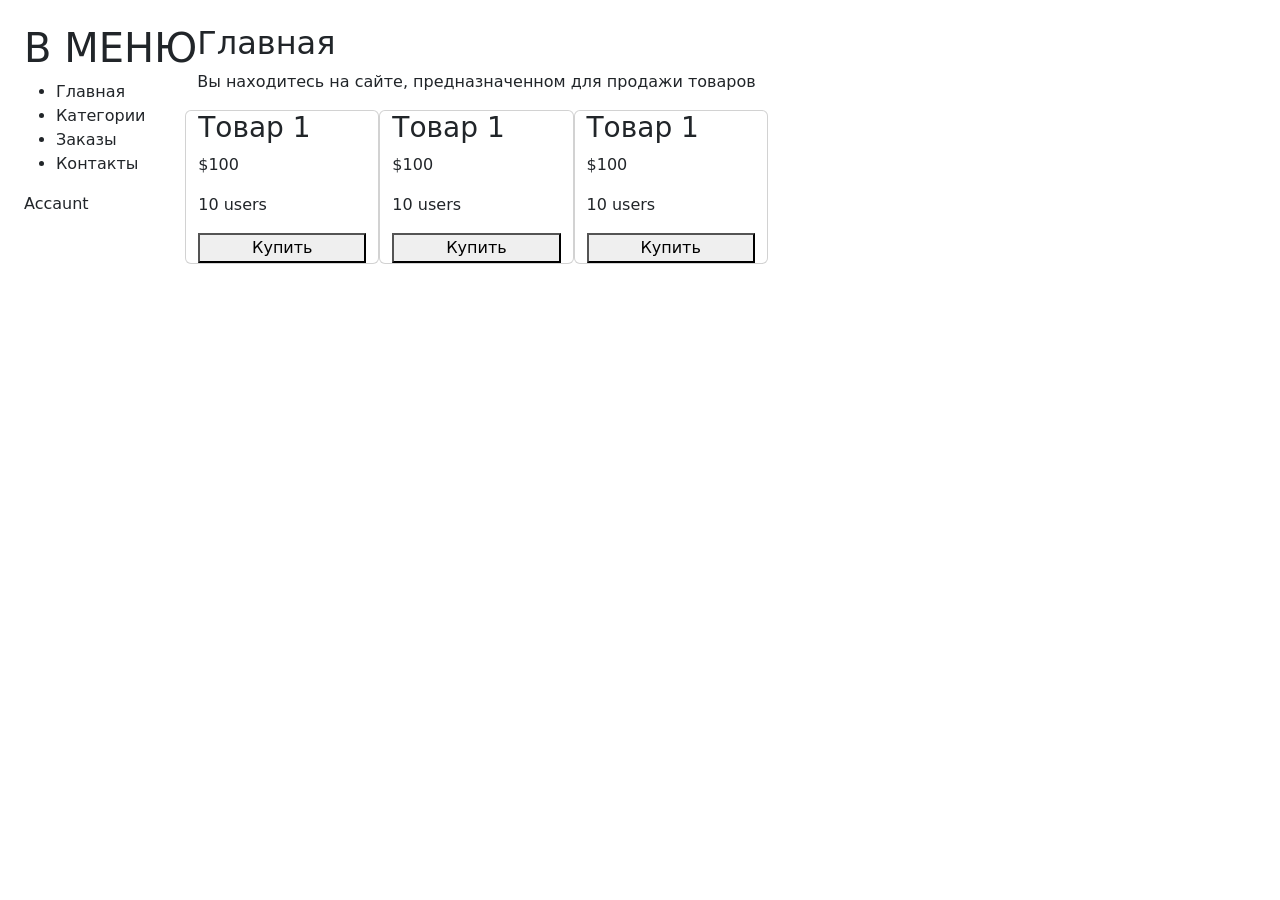
==== templates/index.html @ 350e0fe9 "create site" ====
<!DOCTYPE html>
<html lang="ru">
<head>
    <meta charset="UTF-8">
    <title>Bootstrap</title>
    <link rel="stylesheet" href="https://cdn.jsdelivr.net/npm/bootstrap@5.3.0/dist/css/bootstrap.min.css">
</head>
<body>
<div class="wrap d-flex p-4">
    <div class="sidebar">
        <h1>B МЕНЮ</h1>
        <nav>
            <ul>
                <li>Главная</li>
                <li>Категории</li>
                <li>Заказы</li>
                <li>Контакты</li>
            </ul>
            <p>
                Accaunt
            </p>
        </nav>

    </div>
    <div class="main">
        <h2>Главная</h2>
        <p>Вы находитесь на сайте, предназначенном для продажи товаров
        </p>
        <div class="row">
            <div class="card col-md-4">
                <h3>Товар 1</h3>
                <p>$100</p>
                <p>10 users</p>
                <button>Купить</button>
            </div>
            <div class="card col-md-4">
                <h3>Товар 1</h3>
                <p>$100</p>
                <p>10 users</p>
                <button>Купить</button>
            </div>
            <div class="card col-md-4">
                <h3>Товар 1</h3>
                <p>$100</p>
                <p>10 users</p>
                <button>Купить</button>
            </div>
        </div>
    </div>

</div>


</body>
</html>
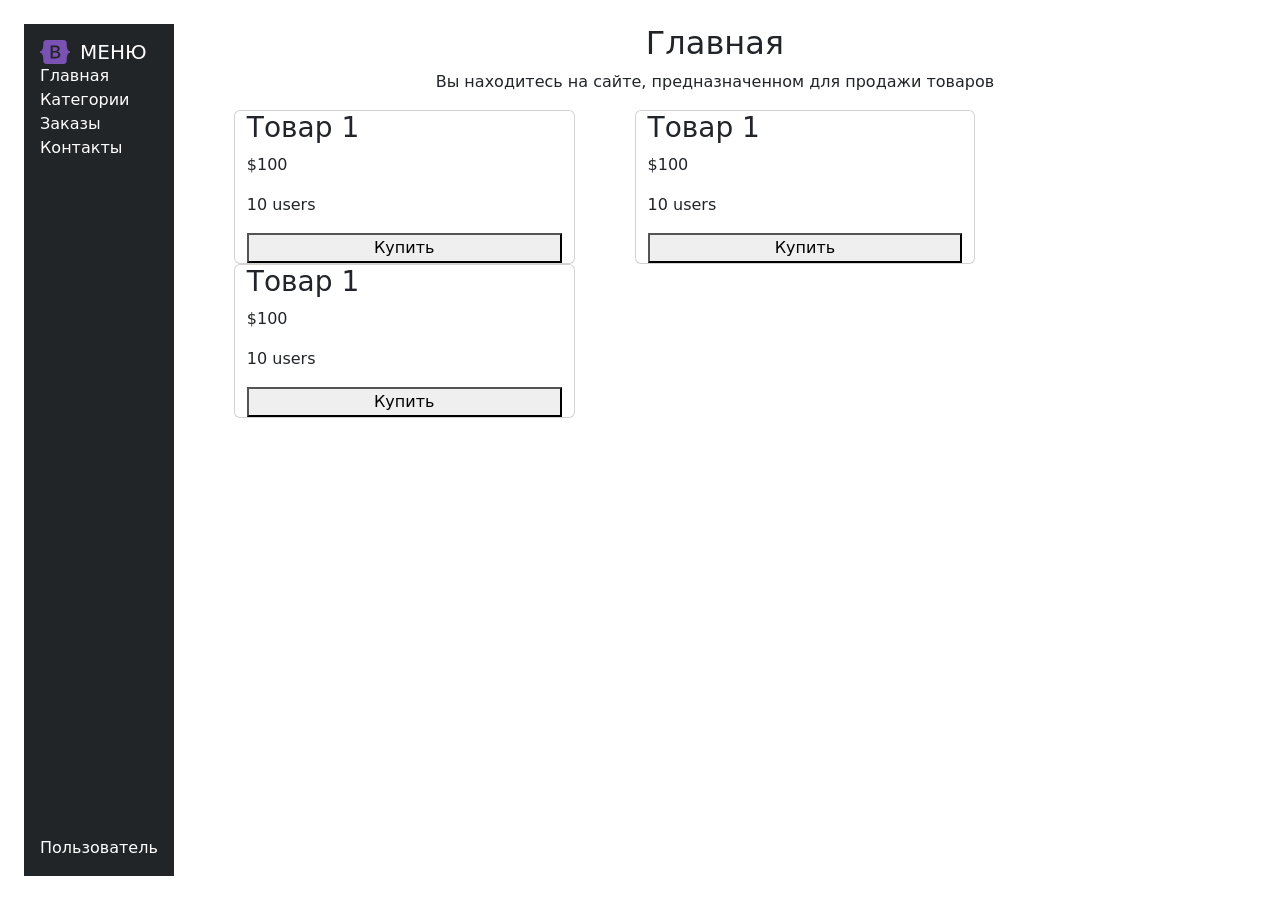
==== commit 5cc5972b: "create sitebar" ====
--- a/templates/index.html
+++ b/templates/index.html
@@ -4,11 +4,15 @@
     <meta charset="UTF-8">
     <title>Bootstrap</title>
     <link rel="stylesheet" href="https://cdn.jsdelivr.net/npm/bootstrap@5.3.0/dist/css/bootstrap.min.css">
+    <link rel="stylesheet" href="../static/css/style.css">
 </head>
 <body>
-<div class="wrap d-flex p-4">
+<div class="wrap d-flex p-4 vh-100">
     <div class="sidebar">
-        <h1>B МЕНЮ</h1>
+        <div class="logo_box d-flex align-items-center">
+            <img class="logo" src="../static/img/logo.svg" alt="">
+            <h1 class="fs-5 mb-0">МЕНЮ</h1>
+        </div>
         <nav>
             <ul>
                 <li>Главная</li>
@@ -16,13 +20,19 @@
                 <li>Заказы</li>
                 <li>Контакты</li>
             </ul>
-            <p>
-                Accaunt
-            </p>
+
         </nav>
-
+    <div class="user-block mt-auto">
+                <div class="d-flex align-items-center">
+                    <span>Пользователь</span>
+                </div>
+                <div class="submenu">
+                    <a href="#">Профиль</a>
+                    <a href="#">Выход</a>
+                </div>
+            </div>
     </div>
-    <div class="main">
+    <div class="main d-flex align-items-center">
         <h2>Главная</h2>
         <p>Вы находитесь на сайте, предназначенном для продажи товаров
         </p>
--- a/static/css/style.css
+++ b/static/css/style.css
@@ -0,0 +1,56 @@
+
+li {
+    list-style-type: none;
+}
+a {
+    text-decoration: none;
+}
+nav ul {
+    padding-left: 0;
+}
+.sidebar{
+    display: flex;
+    flex-direction: column;
+    background-color: #212528;
+    color: #fff;
+    padding: 1rem;
+}
+.user-block{
+    position: relative;
+    cursor: pointer;
+}
+.submenu{
+    position: absolute;
+    left: 0;
+    bottom: 40px;
+    width: 100%;
+    display: none;
+    flex-direction: column;
+    padding: 15px;
+    background-color: #495057;
+
+}
+.submenu a {
+    color: #fff;
+}
+.user-block:hover .submenu {
+    display: flex;
+}
+.logo {
+    width: 30px;
+}
+.logo_box {
+    gap: 10px;
+}
+.main {
+    flex-direction: column;
+    flex-grow: 1;
+    padding: 0 30px;
+}
+.row {
+    width: 100%;
+
+}
+.card {
+    margin: 0 30px;
+}
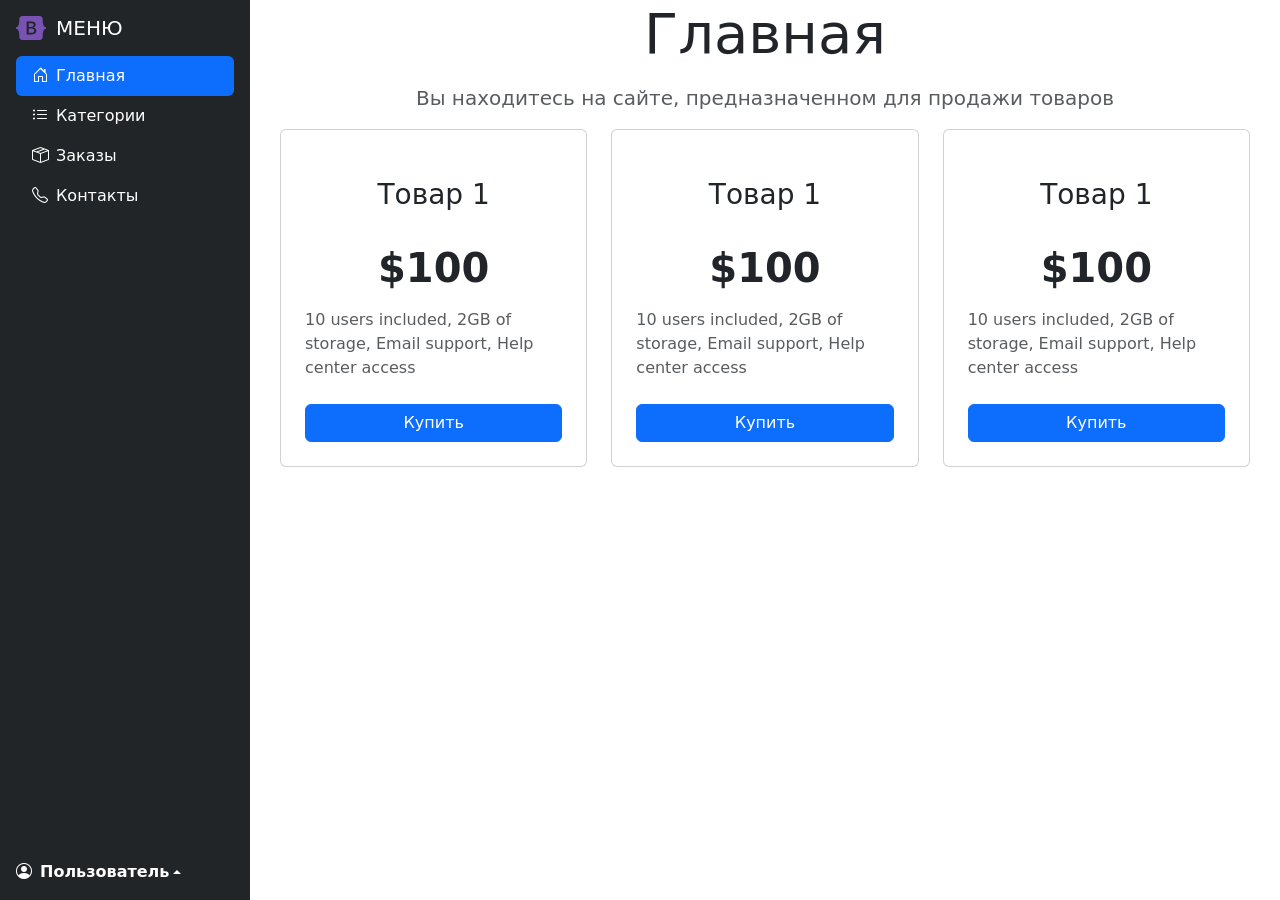
==== commit f87d9991: "finish index.html" ====
--- a/templates/index.html
+++ b/templates/index.html
@@ -4,62 +4,85 @@
     <meta charset="UTF-8">
     <title>Bootstrap</title>
     <link rel="stylesheet" href="https://cdn.jsdelivr.net/npm/bootstrap@5.3.0/dist/css/bootstrap.min.css">
+    <link href="https://cdn.jsdelivr.net/npm/bootstrap-icons@1.10.5/font/bootstrap-icons.css" rel="stylesheet">
     <link rel="stylesheet" href="../static/css/style.css">
 </head>
 <body>
-<div class="wrap d-flex p-4 vh-100">
+<div class="wrap d-flex vh-100">
     <div class="sidebar">
-        <div class="logo_box d-flex align-items-center">
+        <div class="logo_box mb-3 d-flex align-items-center">
             <img class="logo" src="../static/img/logo.svg" alt="">
             <h1 class="fs-5 mb-0">МЕНЮ</h1>
         </div>
         <nav>
-            <ul>
-                <li>Главная</li>
-                <li>Категории</li>
-                <li>Заказы</li>
-                <li>Контакты</li>
+            <ul class="nav nav-pills flex-column">
+                <li><a href="#" class="nav-link active"><i class="bi bi-house-door me-2"></i>Главная</a></li>
+                <li><a href="#" class="nav-link text-white"><i class="bi bi-list-ul me-2"></i>Категории</a></li>
+                <li><a href="#" class="nav-link text-white"><i class="bi bi-box-seam me-2"></i>Заказы</a></li>
+                <li><a href="#" class="nav-link text-white"><i class="bi bi-telephone me-2"></i>Контакты</a></li>
             </ul>
 
         </nav>
-    <div class="user-block mt-auto">
-                <div class="d-flex align-items-center">
-                    <span>Пользователь</span>
-                </div>
-                <div class="submenu">
-                    <a href="#">Профиль</a>
-                    <a href="#">Выход</a>
+        <div class="mt-auto">
+            <div class="dropdown dropup">
+                <a href="#" class="d-flex align-items-center text-white text-decoration-none dropdown-toggle"
+                   data-bs-toggle="dropdown">
+                    <i class="me-2 bi bi-person-circle"></i>
+
+                    <strong>Пользователь</strong>
+                </a>
+                <ul class="dropdown-menu dropdown-menu-dark text-small shadow">
+                    <li><a class="dropdown-item" href="#">Профиль</a></li>
+                    <li><a class="dropdown-item" href="#">Выход</a></li>
+                </ul>
+            </div>
+        </div>
+    </div>
+    <div class="main d-flex align-items-center">
+        <h2 class="display-4 mb-3">Главная</h2>
+        <p class="lead text-muted">Вы находитесь на сайте, предназначенном для продажи товаров</p>
+        <div class="row g-4">
+            <div class="col-md-4">
+                <div class="card product-card h-100">
+                    <div class="card-body p-4">
+                        <h3 class="text-center p-4 card-title">Товар 1</h3>
+                        <p class="display-6 fw-bold text-center b-3">$100</p>
+                        <p class="text-muted mb-4">10 users included, 2GB of storage,
+                            Email support, Help center access
+                        </p>
+                        <button class="btn btn-primary w-100">Купить</button>
+                    </div>
                 </div>
             </div>
-    </div>
-    <div class="main d-flex align-items-center">
-        <h2>Главная</h2>
-        <p>Вы находитесь на сайте, предназначенном для продажи товаров
-        </p>
-        <div class="row">
-            <div class="card col-md-4">
-                <h3>Товар 1</h3>
-                <p>$100</p>
-                <p>10 users</p>
-                <button>Купить</button>
+            <div class="col-md-4">
+                <div class="card product-card h-100">
+                    <div class="card-body p-4">
+                        <h3 class="text-center p-4 card-title">Товар 1</h3>
+                        <p class="display-6 fw-bold text-center b-3">$100</p>
+                        <p class="text-muted mb-4">10 users included, 2GB of storage,
+                            Email support, Help center access
+                        </p>
+                        <button class="btn btn-primary w-100">Купить</button>
+                    </div>
+                </div>
             </div>
-            <div class="card col-md-4">
-                <h3>Товар 1</h3>
-                <p>$100</p>
-                <p>10 users</p>
-                <button>Купить</button>
-            </div>
-            <div class="card col-md-4">
-                <h3>Товар 1</h3>
-                <p>$100</p>
-                <p>10 users</p>
-                <button>Купить</button>
+            <div class="col-md-4">
+                <div class="card product-card h-100">
+                    <div class="card-body p-4">
+                        <h3 class="text-center p-4 card-title">Товар 1</h3>
+                        <p class="display-6 fw-bold text-center b-3">$100</p>
+                        <p class="text-muted mb-4">10 users included, 2GB of storage,
+                            Email support, Help center access
+                        </p>
+                        <button class="btn btn-primary w-100">Купить</button>
+                    </div>
+                </div>
             </div>
         </div>
     </div>
 
 </div>
 
-
+<script src="https://cdn.jsdelivr.net/npm/bootstrap@5.3.3/dist/js/bootstrap.bundle.min.js"></script>
 </body>
 </html>
--- a/static/css/style.css
+++ b/static/css/style.css
@@ -11,30 +11,13 @@
 .sidebar{
     display: flex;
     flex-direction: column;
+    min-width: 250px;
     background-color: #212528;
     color: #fff;
     padding: 1rem;
 }
-.user-block{
-    position: relative;
-    cursor: pointer;
-}
-.submenu{
-    position: absolute;
-    left: 0;
-    bottom: 40px;
-    width: 100%;
-    display: none;
-    flex-direction: column;
-    padding: 15px;
-    background-color: #495057;
-
-}
-.submenu a {
+.sidebar a {
     color: #fff;
-}
-.user-block:hover .submenu {
-    display: flex;
 }
 .logo {
     width: 30px;
@@ -47,10 +30,3 @@
     flex-grow: 1;
     padding: 0 30px;
 }
-.row {
-    width: 100%;
-
-}
-.card {
-    margin: 0 30px;
-}
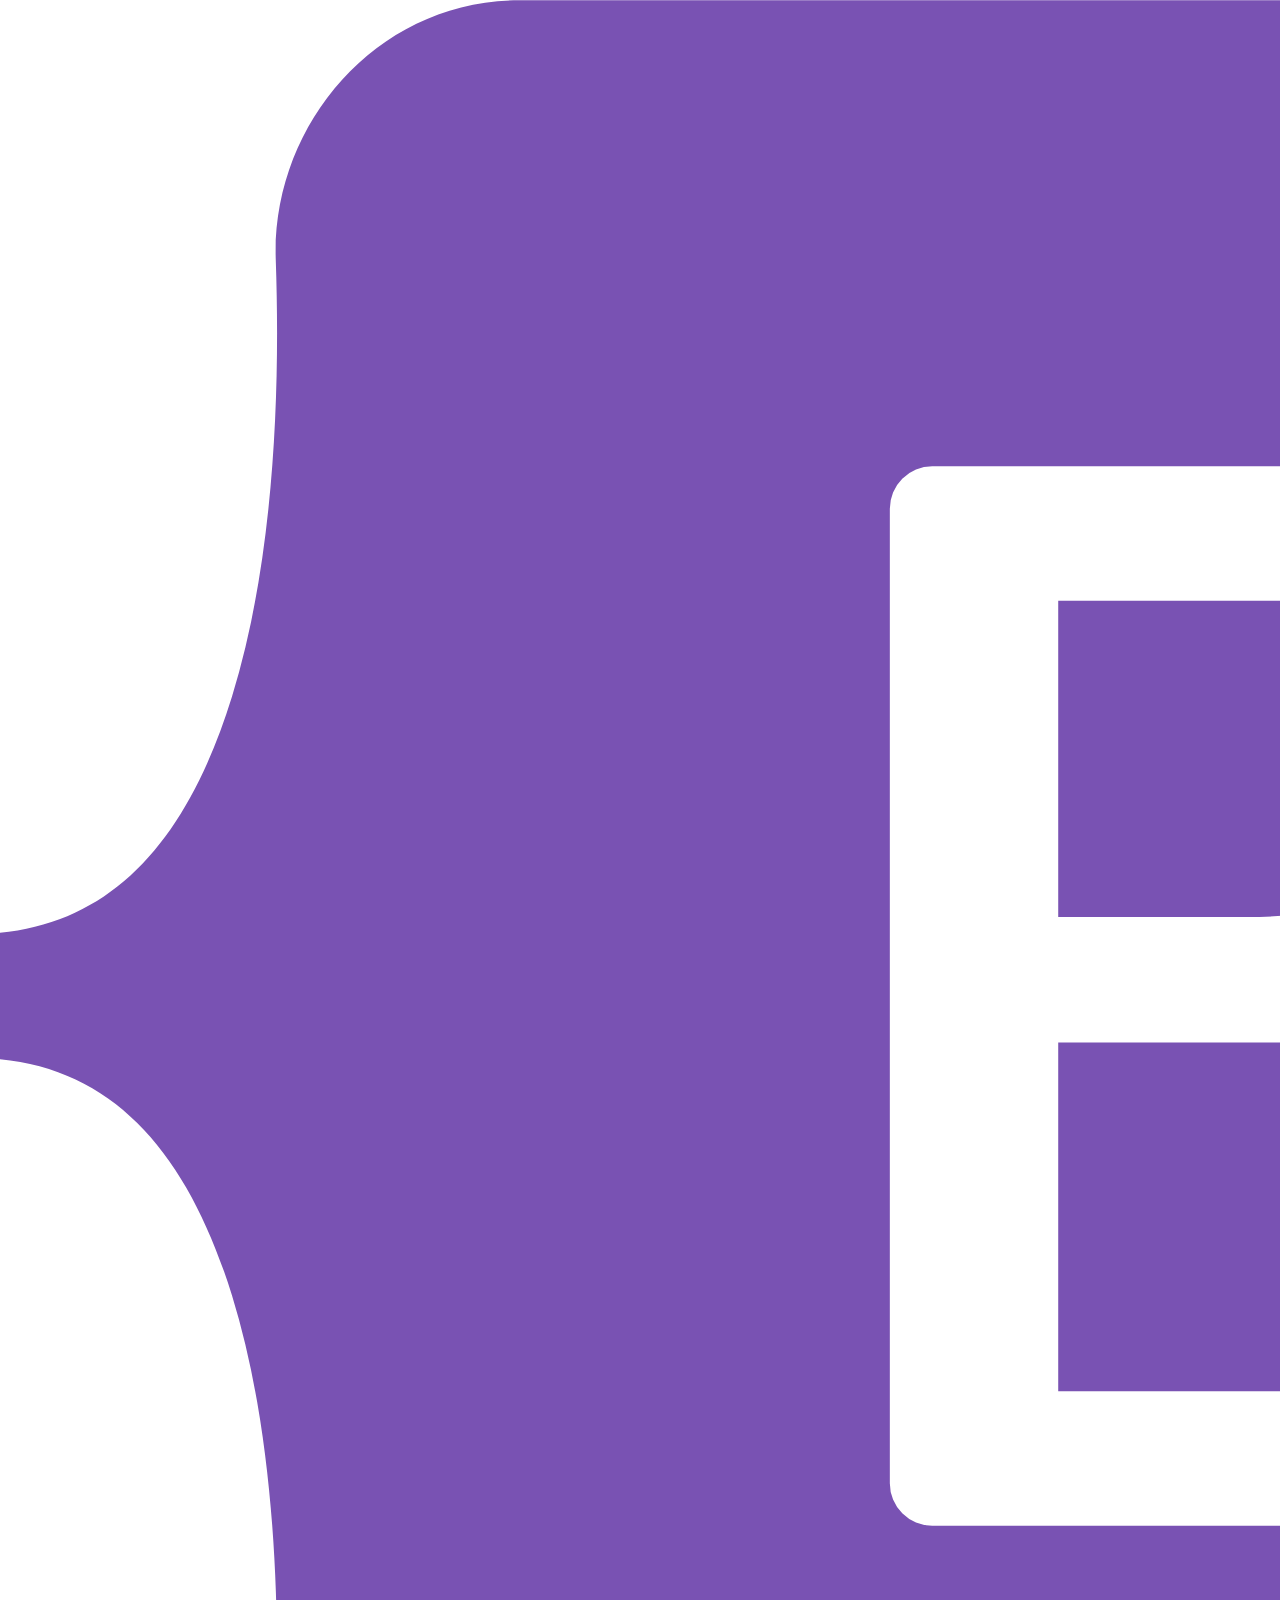
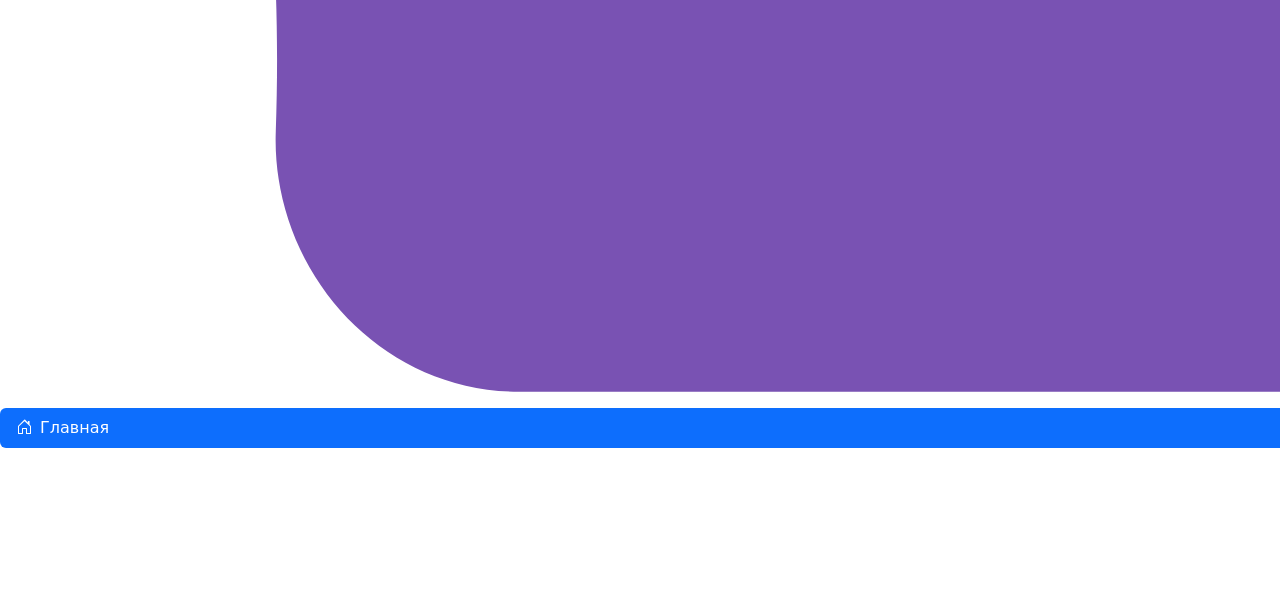
==== commit 801500e7: "final" ====
--- a/templates/index.html
+++ b/templates/index.html
@@ -5,7 +5,7 @@
     <title>Bootstrap</title>
     <link rel="stylesheet" href="https://cdn.jsdelivr.net/npm/bootstrap@5.3.0/dist/css/bootstrap.min.css">
     <link href="https://cdn.jsdelivr.net/npm/bootstrap-icons@1.10.5/font/bootstrap-icons.css" rel="stylesheet">
-    <link rel="stylesheet" href="../static/css/style.css">
+    <link rel="stylesheet" href="http://localhost:8000/static/css/style.css">
 </head>
 <body>
 <div class="wrap d-flex vh-100">
@@ -17,9 +17,9 @@
         <nav>
             <ul class="nav nav-pills flex-column">
                 <li><a href="#" class="nav-link active"><i class="bi bi-house-door me-2"></i>Главная</a></li>
-                <li><a href="#" class="nav-link text-white"><i class="bi bi-list-ul me-2"></i>Категории</a></li>
-                <li><a href="#" class="nav-link text-white"><i class="bi bi-box-seam me-2"></i>Заказы</a></li>
-                <li><a href="#" class="nav-link text-white"><i class="bi bi-telephone me-2"></i>Контакты</a></li>
+                <li><a href="categories.html" class="nav-link text-white"><i class="bi bi-list-ul me-2"></i>Категории</a></li>
+                <li><a href="orders.html" class="nav-link text-white"><i class="bi bi-box-seam me-2"></i>Заказы</a></li>
+                <li><a href="contacts.html" class="nav-link text-white"><i class="bi bi-telephone me-2"></i>Контакты</a></li>
             </ul>
 
         </nav>
